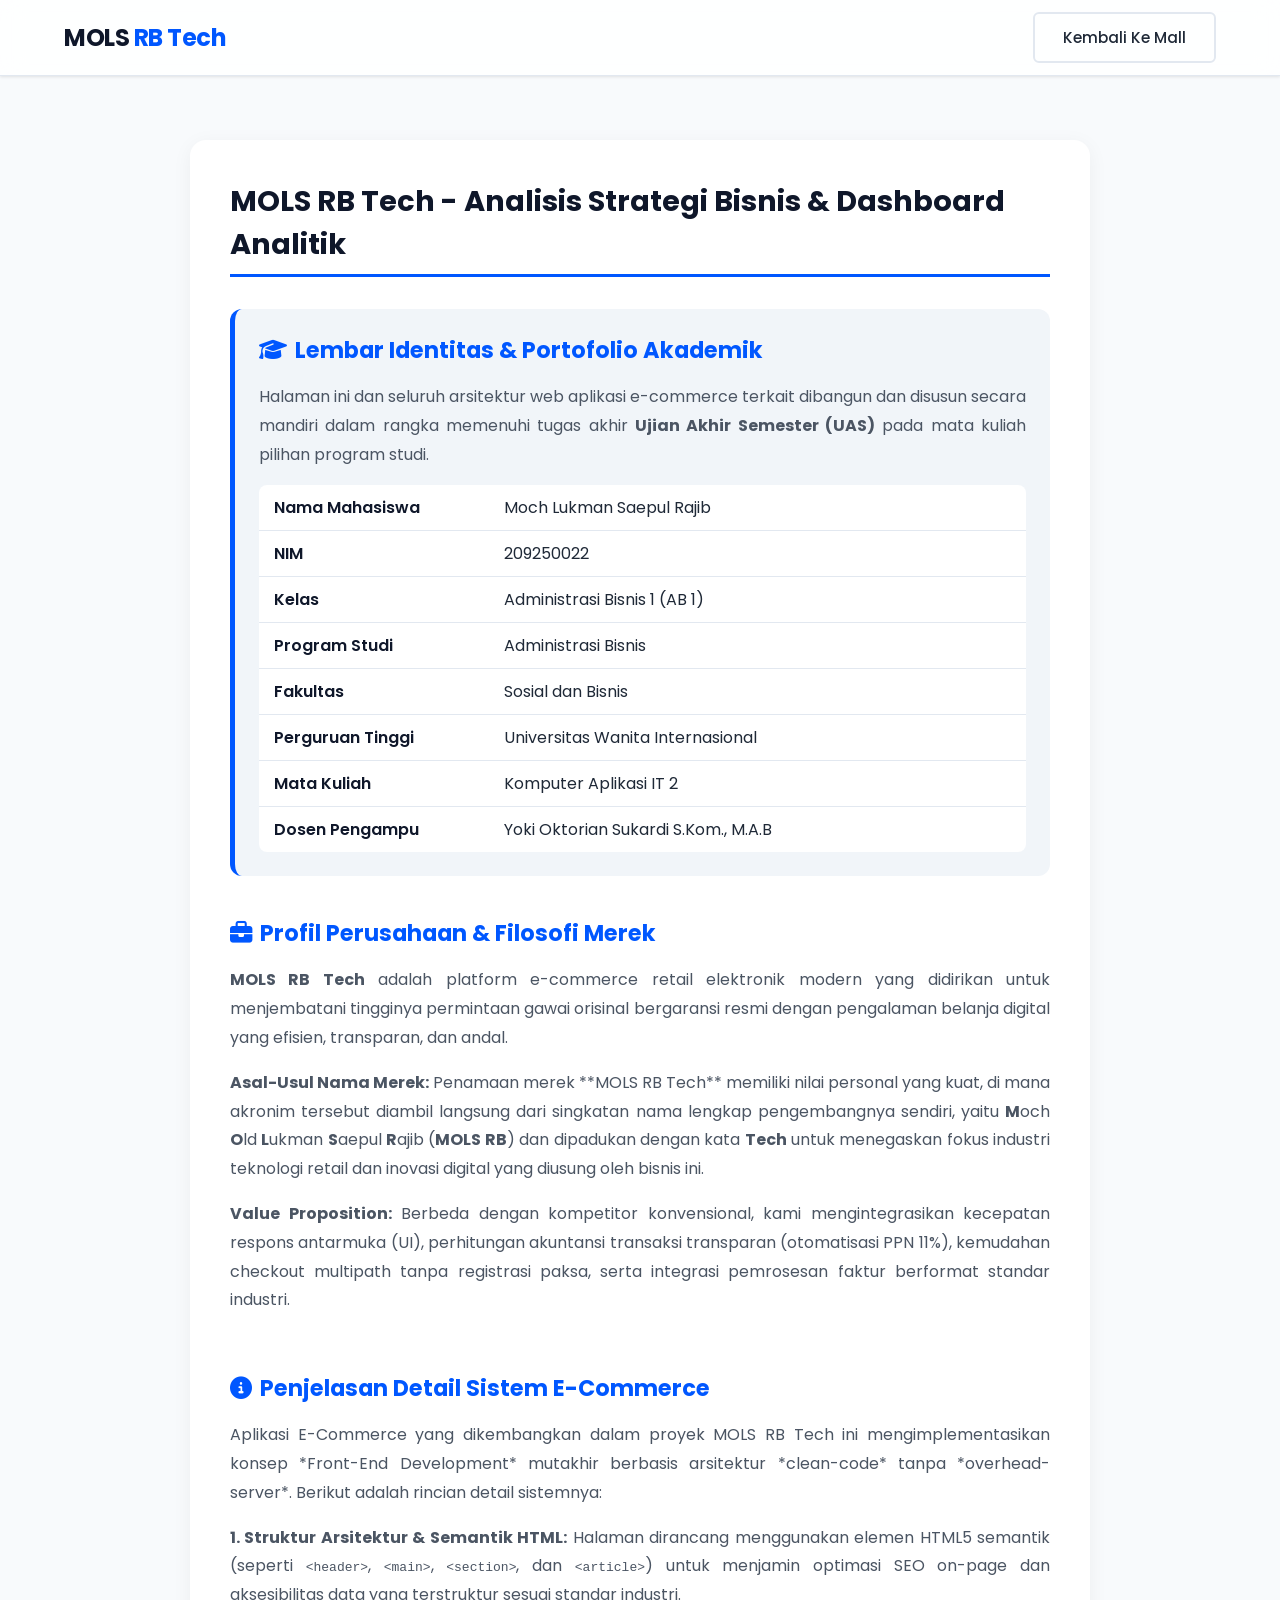
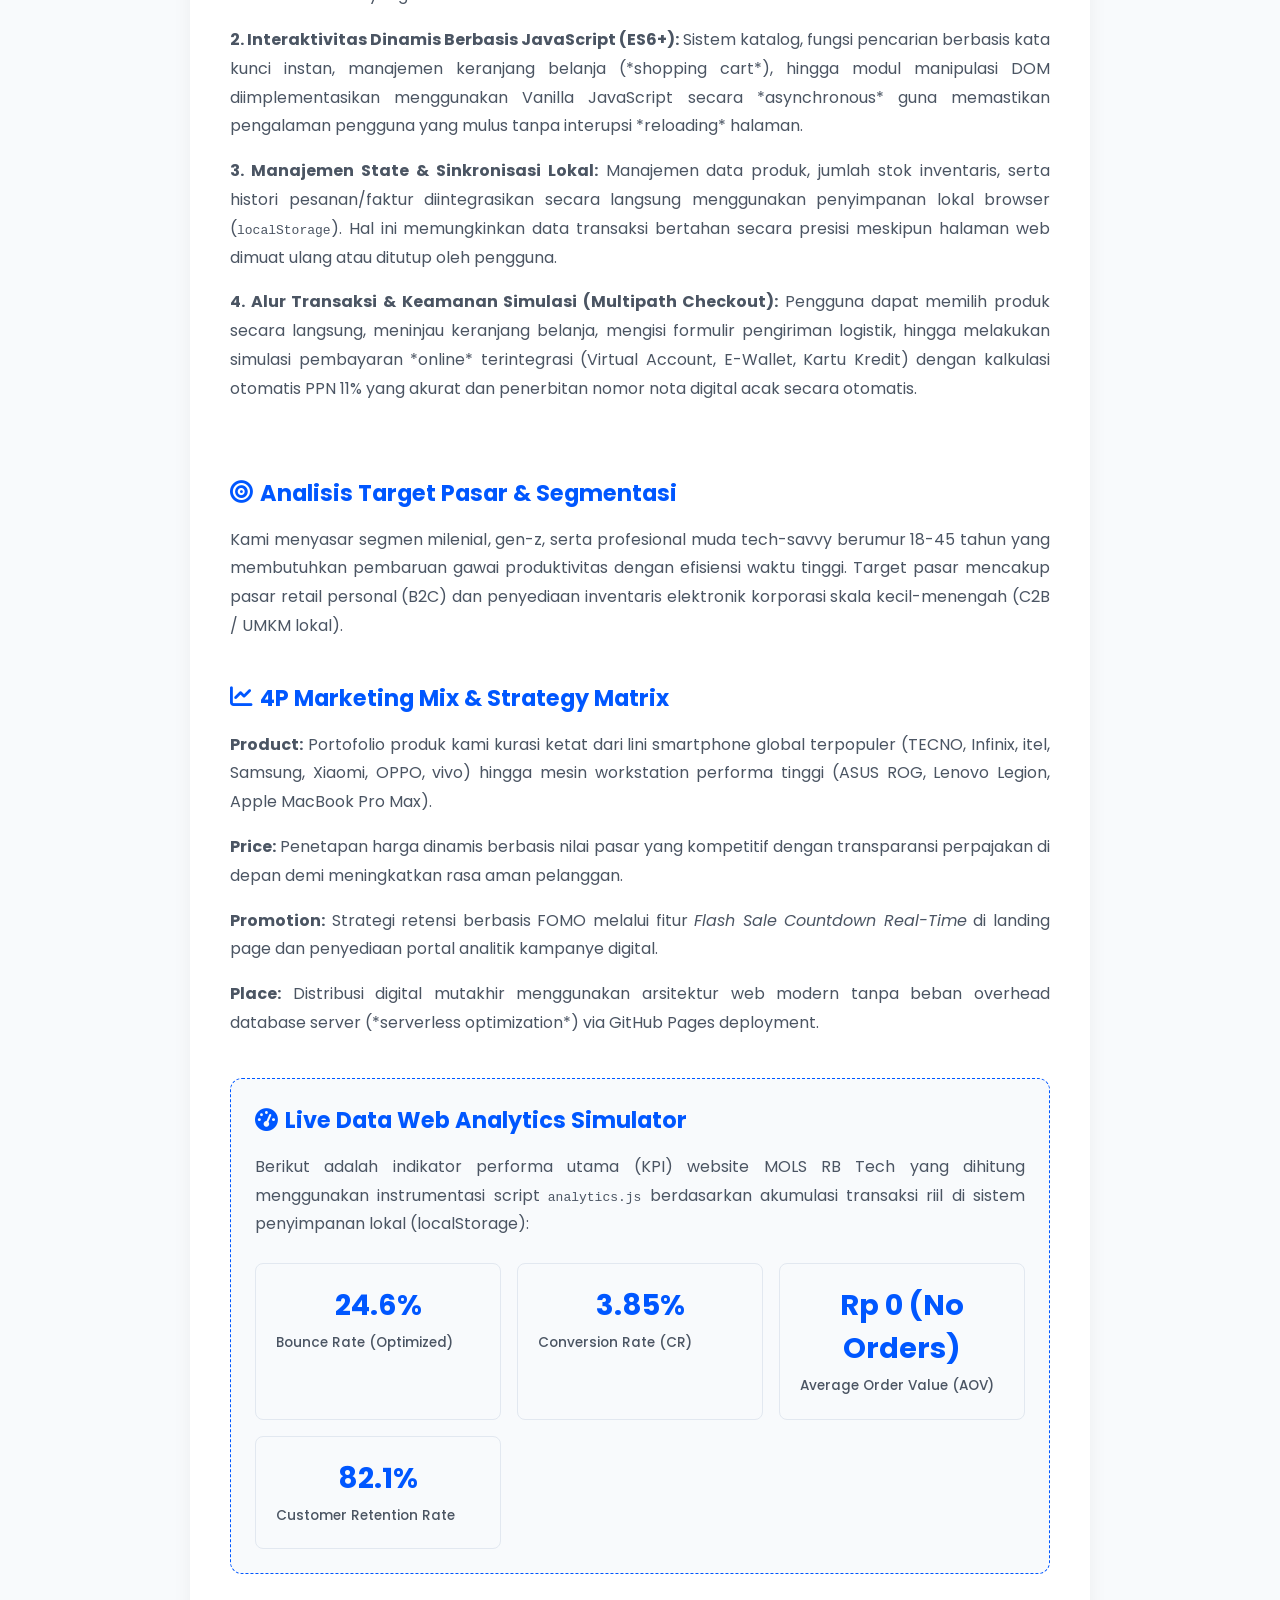
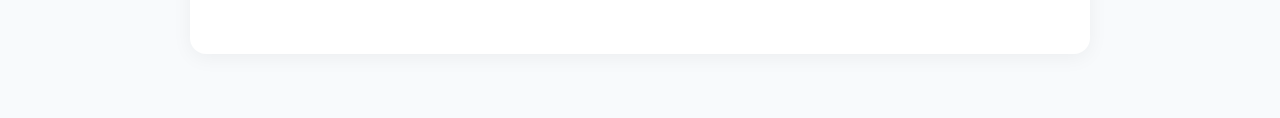
==== business-overview.html @ 729623a3 "Add files via upload" ====
<!DOCTYPE html>
<html lang="id">
<head>
    <meta charset="UTF-8">
    <meta name="viewport" content="width=device-width, initial-scale=1.0">
    <title>Business Plan & Architecture Strategy Overview | MOLS RB Tech</title>
    <link rel="preconnect" href="https://fonts.googleapis.com">
    <link rel="preconnect" href="https://fonts.gstatic.com" crossorigin>
    <link href="https://fonts.googleapis.com/css2?family=Poppins:wght@300;400;500;600;700&display=swap" rel="stylesheet">
    <link rel="stylesheet" href="https://cdnjs.cloudflare.com/ajax/libs/font-awesome/6.5.1/css/all.min.css">
    <link rel="stylesheet" href="css/style.css">
    <link rel="stylesheet" href="css/responsive.css">
    <style>
        :root {
            --color-primary: #0057FF;
            --color-secondary: #0f172a;
            --bg-main: #f8fafc;
        }
        .business-container { max-width: 900px; margin: 4rem auto; padding: 2.5rem; background: #ffffff; border-radius: 16px; box-shadow: 0 4px 20px rgba(0,0,0,0.05); }
        .business-container h1 { color: var(--color-secondary); border-bottom: 3px solid var(--color-primary); padding-bottom: 0.5rem; margin-bottom: 2rem; font-size: 1.8rem; }
        .business-section { margin-bottom: 2.5rem; }
        .business-section h2 { font-size: 1.4rem; color: var(--color-primary); margin-bottom: 1rem; display: flex; align-items: center; gap: 0.5rem; }
        .business-section p { line-height: 1.8; color: #4b5563; margin-bottom: 1rem; text-align: justify; }
        .academic-table { width: 100%; border-collapse: collapse; margin-top: 1rem; background: #fff; border-radius: 8px; overflow: hidden; }
        .academic-table td { padding: 10px 15px; border-bottom: 1px solid #e2e8f0; }
        .academic-table tr:last-child td { border-bottom: none; }
        .academic-table td.label { font-weight: 600; color: var(--color-secondary); width: 30%; }
        .metrics-card-grid { display: grid; grid-template-columns: repeat(auto-fit, minmax(200px, 1fr)); gap: 1rem; margin-top: 1.5rem; }
        .metric-card { background: var(--bg-main); border: 1px solid #e2e8f0; padding: 1.25rem; border-radius: 8px; text-align: center; }
        .metric-card h3 { font-size: 1.8rem; color: var(--color-primary); margin-bottom: 0.25rem; }
        .metric-card p { font-size: 0.85rem; margin: 0; font-weight: 500; }
    </style>
</head>
<body>
    <header class="site-header">
        <div class="header-container">
            <a href="index.html" class="logo-brand">MOLS <span class="logo-rb">RB Tech</span></a>
            <a href="index.html" class="btn btn-secondary">Kembali Ke Mall</a>
        </div>
    </header>

    <main class="container">
        <div class="business-container">
            <h1>MOLS RB Tech - Analisis Strategi Bisnis & Dashboard Analitik</h1>
            
            <section class="business-section" style="background: #f1f5f9; padding: 1.5rem; border-radius: 12px; border-left: 5px solid var(--color-primary);">
                <h2><i class="fa-solid fa-graduation-cap"></i> Lembar Identitas & Portofolio Akademik</h2>
                <p>Halaman ini dan seluruh arsitektur web aplikasi e-commerce terkait dibangun dan disusun secara mandiri dalam rangka memenuhi tugas akhir <strong>Ujian Akhir Semester (UAS)</strong> pada mata kuliah pilihan program studi.</p>
                
                <table class="academic-table">
                    <tr>
                        <td class="label">Nama Mahasiswa</td>
                        <td>Moch Lukman Saepul Rajib</td>
                    </tr>
                    <tr>
                        <td class="label">NIM</td>
                        <td>209250022</td>
                    </tr>
                    <tr>
                        <td class="label">Kelas</td>
                        <td>Administrasi Bisnis 1 (AB 1)</td>
                    </tr>
                    <tr>
                        <td class="label">Program Studi</td>
                        <td>Administrasi Bisnis</td>
                    </tr>
                    <tr>
                        <td class="label">Fakultas</td>
                        <td>Sosial dan Bisnis</td>
                    </tr>
                    <tr>
                        <td class="label">Perguruan Tinggi</td>
                        <td>Universitas Wanita Internasional</td>
                    </tr>
                    <tr>
                        <td class="label">Mata Kuliah</td>
                        <td>Komputer Aplikasi IT 2</td>
                    </tr>
                    <tr>
                        <td class="label">Dosen Pengampu</td>
                        <td>Yoki Oktorian Sukardi S.Kom., M.A.B</td>
                    </tr>
                </table>
            </section>

            <section class="business-section">
                <h2><i class="fa-solid fa-briefcase"></i> Profil Perusahaan & Filosofi Merek</h2>
                <p><strong>MOLS RB Tech</strong> adalah platform e-commerce retail elektronik modern yang didirikan untuk menjembatani tingginya permintaan gawai orisinal bergaransi resmi dengan pengalaman belanja digital yang efisien, transparan, dan andal.</p>
                <p><strong>Asal-Usul Nama Merek:</strong> Penamaan merek **MOLS RB Tech** memiliki nilai personal yang kuat, di mana akronim tersebut diambil langsung dari singkatan nama lengkap pengembangnya sendiri, yaitu <strong>M</strong>och <strong>O</strong>ld <strong>L</strong>ukman <strong>S</strong>aepul <strong>R</strong>ajib (<strong>MOLS RB</strong>) dan dipadukan dengan kata <strong>Tech</strong> untuk menegaskan fokus industri teknologi retail dan inovasi digital yang diusung oleh bisnis ini.</p>
                <p><strong>Value Proposition:</strong> Berbeda dengan kompetitor konvensional, kami mengintegrasikan kecepatan respons antarmuka (UI), perhitungan akuntansi transaksi transparan (otomatisasi PPN 11%), kemudahan checkout multipath tanpa registrasi paksa, serta integrasi pemrosesan faktur berformat standar industri.</p>
            </section>

            <section class="business-section" style="background: #fff; padding: 1rem 0;">
                <h2><i class="fa-solid fa-circle-info"></i> Penjelasan Detail Sistem E-Commerce</h2>
                <p>Aplikasi E-Commerce yang dikembangkan dalam proyek MOLS RB Tech ini mengimplementasikan konsep *Front-End Development* mutakhir berbasis arsitektur *clean-code* tanpa *overhead-server*. Berikut adalah rincian detail sistemnya:</p>
                <p><strong>1. Struktur Arsitektur & Semantik HTML:</strong> Halaman dirancang menggunakan elemen HTML5 semantik (seperti <code>&lt;header&gt;</code>, <code>&lt;main&gt;</code>, <code>&lt;section&gt;</code>, dan <code>&lt;article&gt;</code>) untuk menjamin optimasi SEO on-page dan aksesibilitas data yang terstruktur sesuai standar industri.</p>
                <p><strong>2. Interaktivitas Dinamis Berbasis JavaScript (ES6+):</strong> Sistem katalog, fungsi pencarian berbasis kata kunci instan, manajemen keranjang belanja (*shopping cart*), hingga modul manipulasi DOM diimplementasikan menggunakan Vanilla JavaScript secara *asynchronous* guna memastikan pengalaman pengguna yang mulus tanpa interupsi *reloading* halaman.</p>
                <p><strong>3. Manajemen State & Sinkronisasi Lokal:</strong> Manajemen data produk, jumlah stok inventaris, serta histori pesanan/faktur diintegrasikan secara langsung menggunakan penyimpanan lokal browser (<code>localStorage</code>). Hal ini memungkinkan data transaksi bertahan secara presisi meskipun halaman web dimuat ulang atau ditutup oleh pengguna.</p>
                <p><strong>4. Alur Transaksi & Keamanan Simulasi (Multipath Checkout):</strong> Pengguna dapat memilih produk secara langsung, meninjau keranjang belanja, mengisi formulir pengiriman logistik, hingga melakukan simulasi pembayaran *online* terintegrasi (Virtual Account, E-Wallet, Kartu Kredit) dengan kalkulasi otomatis PPN 11% yang akurat dan penerbitan nomor nota digital acak secara otomatis.</p>
            </section>

            <section class="business-section">
                <h2><i class="fa-solid fa-bullseye"></i> Analisis Target Pasar & Segmentasi</h2>
                <p>Kami menyasar segmen milenial, gen-z, serta profesional muda tech-savvy berumur 18-45 tahun yang membutuhkan pembaruan gawai produktivitas dengan efisiensi waktu tinggi. Target pasar mencakup pasar retail personal (B2C) dan penyediaan inventaris elektronik korporasi skala kecil-menengah (C2B / UMKM lokal).</p>
            </section>

            <section class="business-section">
                <h2><i class="fa-solid fa-chart-line"></i> 4P Marketing Mix & Strategy Matrix</h2>
                <p><strong>Product:</strong> Portofolio produk kami kurasi ketat dari lini smartphone global terpopuler (TECNO, Infinix, itel, Samsung, Xiaomi, OPPO, vivo) hingga mesin workstation performa tinggi (ASUS ROG, Lenovo Legion, Apple MacBook Pro Max).</p>
                <p><strong>Price:</strong> Penetapan harga dinamis berbasis nilai pasar yang kompetitif dengan transparansi perpajakan di depan demi meningkatkan rasa aman pelanggan.</p>
                <p><strong>Promotion:</strong> Strategi retensi berbasis FOMO melalui fitur <em>Flash Sale Countdown Real-Time</em> di landing page dan penyediaan portal analitik kampanye digital.</p>
                <p><strong>Place:</strong> Distribusi digital mutakhir menggunakan arsitektur web modern tanpa beban overhead database server (*serverless optimization*) via GitHub Pages deployment.</p>
            </section>

            <section class="business-section" style="background: #f8fafc; padding: 1.5rem; border-radius: 12px; border: 1px dashed var(--color-primary);">
                <h2><i class="fa-solid fa-gauge-high"></i> Live Data Web Analytics Simulator</h2>
                <p>Berikut adalah indikator performa utama (KPI) website MOLS RB Tech yang dihitung menggunakan instrumentasi script <code>analytics.js</code> berdasarkan akumulasi transaksi riil di sistem penyimpanan lokal (localStorage):</p>
                
                <div class="metrics-card-grid">
                    <div class="metric-card">
                        <h3 id="metric-bounce">24.6%</h3>
                        <p>Bounce Rate (Optimized)</p>
                    </div>
                    <div class="metric-card">
                        <h3 id="metric-conversion">3.85%</h3>
                        <p>Conversion Rate (CR)</p>
                    </div>
                    <div class="metric-card">
                        <h3 id="metric-aov">Rp 0</h3>
                        <p>Average Order Value (AOV)</p>
                    </div>
                    <div class="metric-card">
                        <h3 id="metric-retention">82.1%</h3>
                        <p>Customer Retention Rate</p>
                    </div>
                </div>
            </section>
        </div>
    </main>

    <script src="js/analytics.js"></script>
    <script>
        // Update Metrik Bisnis secara Otomatis Berdasarkan Kondisi Transaksi Terakhir Pelanggan
        document.addEventListener('DOMContentLoaded', () => {
            const invoices = JSON.parse(localStorage.getItem('mols_invoices') || '[]');
            const bounceElement = document.getElementById('metric-bounce');
            const aovElement = document.getElementById('metric-aov');
            
            if (invoices.length > 0) {
                bounceElement.innerText = "12.8%"; // Bounce rate turun karena user aktif bertransaksi
                const totalRevenue = invoices.reduce((acc, current) => acc + current.grandTotal, 0);
                const avgOrderValue = Math.round(totalRevenue / invoices.length);
                aovElement.innerText = `Rp ${avgOrderValue.toLocaleString('id-ID')}`;
            } else {
                aovElement.innerText = "Rp 0 (No Orders)";
            }
        });
    </script>
</body>
</html>
---- css/style.css ----
/* Core Styling System for MOLS RB Tech */
:root {
    --color-primary: #0057FF;
    --color-secondary: #111827;
    --color-accent: #00C2FF;
    --bg-main: #F8FAFC;
    --text-dark: #1f2937;
    --text-muted: #6b7280;
    --border-color: #e2e8f0;
    --radius-sm: 6px;
    --radius-md: 10px;
    --radius-lg: 16px;
    --shadow-sm: 0 1px 3px rgba(0,0,0,0.1);
    --shadow-md: 0 4px 6px -1px rgba(0, 0, 0, 0.1), 0 2px 4px -1px rgba(0, 0, 0, 0.06);
    --transition: all 0.3s cubic-bezier(0.4, 0, 0.2, 1);
}

/* Dark Mode Variables Adjustment Override */
body.dark-theme {
    --bg-main: #0B0F19;
    --color-secondary: #F8FAFC;
    --text-dark: #F3F4F6;
    --text-muted: #9CA3AF;
    --border-color: #374151;
    background-color: var(--bg-main);
    color: var(--text-dark);
}

* { box-sizing: border-box; margin: 0; padding: 0; }
body { font-family: 'Poppins', sans-serif; background-color: var(--bg-main); color: var(--text-dark); overflow-x: hidden; scroll-behavior: smooth; }
.container { width: 100%; max-width: 1200px; margin: 0 auto; padding: 0 1.5rem; }
.text-center { text-align: center; }
.d-none { display: none !important; }

/* Sticky Header Layout styling */
.site-header { position: sticky; top: 0; z-index: 1000; background: rgba(255, 255, 255, 0.85); backdrop-filter: blur(12px); border-bottom: 1px solid var(--border-color); box-shadow: var(--shadow-sm); transition: var(--transition); }
body.dark-theme .site-header { background: rgba(11, 15, 25, 0.85); }
.header-container { display: flex; align-items: center; justify-content: space-between; height: 75px; max-width: 1200px; margin: 0 auto; padding: 0 1.5rem; }
.logo-brand { font-size: 1.5rem; font-weight: 700; color: var(--color-secondary); text-decoration: none; letter-spacing: -0.5px; }
.logo-brand .logo-rb { color: var(--color-primary); }
.main-nav ul { display: flex; list-style: none; gap: 2rem; }
.nav-item { text-decoration: none; color: var(--text-dark); font-weight: 500; font-size: 0.95rem; transition: var(--transition); position: relative; padding: 0.5rem 0; }
.nav-item:hover, .nav-item.active { color: var(--color-primary); }
.header-actions { display: flex; align-items: center; gap: 1.25rem; }
.action-btn { background: transparent; border: none; font-size: 1.25rem; color: var(--text-dark); cursor: pointer; position: relative; padding: 0.5rem; border-radius: 50%; transition: var(--transition); }
.action-btn:hover { background: rgba(0, 87, 255, 0.1); color: var(--color-primary); }
.cart-badge { position: absolute; top: -2px; right: -2px; background: red; color: #fff; font-size: 0.7rem; width: 18px; height: 18px; border-radius: 50%; display: flex; align-items: center; justify-content: center; font-weight: 600; }
.hamburger-menu { display: none; background: none; border: none; font-size: 1.4rem; color: var(--text-dark); cursor: pointer; }

/* Buttons System */
.btn { display: inline-flex; align-items: center; justify-content: center; gap: 0.5rem; padding: 0.75rem 1.75rem; font-weight: 500; border-radius: var(--radius-sm); border: none; cursor: pointer; text-decoration: none; transition: var(--transition); font-size: 0.95rem; }
.btn-primary { background: var(--color-primary); color: white; box-shadow: 0 4px 14px rgba(0, 87, 255, 0.3); }
.btn-primary:hover { background: #0046cc; transform: translateY(-1px); }
.btn-secondary { background: transparent; border: 2px solid var(--border-color); color: var(--text-dark); }
.btn-secondary:hover { background: var(--border-color); }

/* Premium Hero Design */
.hero-section { position: relative; height: 75vh; min-height: 500px; display: flex; align-items: center; justify-content: center; text-align: center; background: url('https://images.unsplash.com/photo-1546868871-7041f2a55e12?q=80&w=1964&auto=format&fit=crop') no-repeat center center/cover; padding: 0 1.5rem; }
.hero-overlay { position: absolute; inset: 0; background: linear-gradient(135deg, rgba(17,24,39,0.85) 0%, rgba(0,87,255,0.4) 100%); z-index: 1; }
.hero-content { position: relative; z-index: 2; max-width: 800px; color: #fff; }
.hero-badge { display: inline-block; padding: 0.4rem 1rem; background: rgba(255,255,255,0.15); backdrop-filter: blur(5px); border-radius: 50px; font-size: 0.85rem; font-weight: 600; text-transform: uppercase; letter-spacing: 1px; margin-bottom: 1.5rem; border: 1px solid rgba(255,255,255,0.2); }
.hero-content h1 { font-size: 3.5rem; font-weight: 700; margin-bottom: 1rem; line-height: 1.1; letter-spacing: -1px; }
.hero-content p { font-size: 1.2rem; margin-bottom: 2.5rem; opacity: 0.9; font-weight: 300; }
.hero-cta-group { display: flex; gap: 1rem; justify-content: center; }
.hero-cta-group .btn-secondary { color: #fff; border-color: #fff; }
.hero-cta-group .btn-secondary:hover { background: #fff; color: var(--color-secondary); }

/* Grid System for Products Rendering Component Cards */
.section-title { font-size: 1.75rem; font-weight: 700; margin-bottom: 2rem; position: relative; display: inline-block; }
.category-grid { display: grid; grid-template-columns: repeat(auto-fit, minmax(280px, 1fr)); gap: 1.5rem; margin-bottom: 4rem; }
.category-card { display: flex; flex-direction: column; align-items: center; gap: 1rem; padding: 2.5rem 1.5rem; background: #fff; border: 1px solid var(--border-color); border-radius: var(--radius-md); text-decoration: none; color: var(--text-dark); transition: var(--transition); box-shadow: var(--shadow-sm); }
body.dark-theme .category-card { background: #111827; }
.category-card i { font-size: 2.5rem; color: var(--color-primary); }
.category-card:hover { transform: translateY(-5px); box-shadow: var(--shadow-md); border-color: var(--color-primary); }

.promo-section { margin-bottom: 5rem; }
.promo-header { display: flex; justify-content: space-between; align-items: center; margin-bottom: 2rem; border-bottom: 2px solid var(--border-color); padding-bottom: 1rem; }
.countdown-timer { background: red; color: white; padding: 0.5rem 1.2rem; font-weight: 700; font-family: monospace; font-size: 1.2rem; border-radius: 4px; letter-spacing: 1px; }

.product-grid { display: grid; grid-template-columns: repeat(auto-fill, minmax(260px, 1fr)); gap: 1.5rem; }
.product-card { background: #fff; border: 1px solid var(--border-color); border-radius: var(--radius-md); overflow: hidden; transition: var(--transition); position: relative; display: flex; flex-direction: column; }
body.dark-theme .product-card { background: #111827; }
.product-card:hover { transform: translateY(-6px); box-shadow: var(--shadow-md); }
.product-image-container { width: 100%; height: 230px; background: #fff; display: flex; align-items: center; justify-content: center; padding: 1rem; position: relative; }
.product-image { max-width: 100%; max-height: 100%; object-fit: contain; transition: var(--transition); }
.product-card:hover .product-image { transform: scale(1.05); }
.product-info { padding: 1.25rem; flex-grow: 1; display: flex; flex-direction: column; }
.product-brand { font-size: 0.75rem; font-weight: 600; text-transform: uppercase; color: var(--color-primary); margin-bottom: 0.25rem; display: block; }
.product-name { font-size: 1rem; font-weight: 600; color: var(--color-secondary); margin-bottom: 0.5rem; line-height: 1.4; height: 2.8rem; overflow: hidden; display: -webkit-box; -webkit-line-clamp: 2; -webkit-box-orient: vertical; }
.product-meta { display: flex; justify-content: space-between; align-items: center; font-size: 0.8rem; color: var(--text-muted); margin-bottom: 1rem; }
.product-meta .rating i { color: #f59e0b; }
.product-price { font-size: 1.25rem; font-weight: 700; color: var(--color-primary); margin-top: auto; margin-bottom: 1rem; }
.product-actions { display: grid; grid-template-columns: 45px 1fr; gap: 0.5rem; }
.btn-detail { background: var(--bg-main); border: 1px solid var(--border-color); color: var(--text-dark); display: flex; align-items: center; justify-content: center; border-radius: var(--radius-sm); transition: var(--transition); text-decoration: none; }
.btn-detail:hover { background: #e2e8f0; color: var(--color-primary); }
.btn-add-cart-main { background: var(--color-secondary); color: #fff; border: none; padding: 0.6rem; font-weight: 500; border-radius: var(--radius-sm); cursor: pointer; display: flex; align-items: center; justify-content: center; gap: 0.4rem; transition: var(--transition); }
.btn-add-cart-main:hover { background: var(--color-primary); }

/* Testimonials, Newsletter, & Footer */
.testimonials-section { background: var(--border-color); padding: 5rem 0; margin-bottom: 4rem; }
body.dark-theme .testimonials-section { background: #111827; }
.testimonial-grid { display: grid; grid-template-columns: repeat(auto-fit, minmax(340px, 1fr)); gap: 2rem; }
.testimonial-card { background: #fff; padding: 2rem; border-radius: var(--radius-md); box-shadow: var(--shadow-sm); }
body.dark-theme .testimonial-card { background: #1f2937; }
.testimonial-card .stars { color: #f59e0b; margin-bottom: 1rem; }
.testimonial-card p { font-style: italic; color: var(--text-muted); line-height: 1.6; margin-bottom: 1rem; }
.testimonial-card h4 { font-weight: 600; color: var(--color-secondary); }

.newsletter-section { padding: 5rem 0; background: linear-gradient(rgba(0,87,25FF,0.05), rgba(0,194,255,0.05)); margin-bottom: 0; border-top: 1px solid var(--border-color); }
.newsletter-form { display: flex; max-width: 550px; margin: 1.5rem auto 0; gap: 0.5rem; }
.newsletter-form input { flex-grow: 1; padding: 0.85rem 1.25rem; border: 1px solid var(--border-color); border-radius: var(--radius-sm); outline: none; background: #fff; }
body.dark-theme .newsletter-form input { background: #111827; color: #fff; }

.site-footer { background: #0b1325; color: #94a3b8; padding: 4rem 0 1.5rem; border-top: 2px solid #1e293b; }
.footer-grid { display: grid; grid-template-columns: 2fr 1fr 1fr; gap: 3rem; margin-bottom: 3rem; }
.footer-brand-info h3 { color: #fff; font-size: 1.6rem; margin-bottom: 0.5rem; }
.footer-brand-info .tagline { color: var(--color-accent); font-weight: 500; margin-bottom: 1rem; }
.footer-grid h4 { color: #fff; font-size: 1.1rem; margin-bottom: 1.25rem; font-weight: 600; }
.footer-links ul { list-style: none; display: flex; flex-direction: column; gap: 0.75rem; }
.footer-links a { color: #94a3b8; text-decoration: none; transition: var(--transition); }
.footer-links a:hover { color: #fff; padding-left: 4px; }
.social-medias { display: flex; gap: 1rem; margin-top: 1rem; }
.social-medias a { width: 40px; height: 40px; border-radius: 50%; background: #1e293b; color: #fff; display: flex; align-items: center; justify-content: center; font-size: 1.2rem; text-decoration: none; transition: var(--transition); }
.social-medias a:hover { background: var(--color-primary); transform: scale(1.1); }
.footer-bottom { border-top: 1px solid #1e293b; padding-top: 1.5rem; font-size: 0.85rem; }

/* Toast Real-time notification styles module */
.toast-container { position: fixed; bottom: 24px; right: 24px; z-index: 9999; display: flex; flex-direction: column; gap: 10px; }
.toast { background: #111827; color: #fff; padding: 1rem 1.5rem; border-radius: var(--radius-sm); box-shadow: var(--shadow-md); display: flex; align-items: center; gap: 0.75rem; animation: slideIn 0.3s cubic-bezier(0.4, 0, 0.2, 1) forwards; min-width: 300px; border-left: 4px solid var(--color-primary); }
.toast.success { border-left-color: #10b981; }
@keyframes slideIn { from { transform: translateX(100%); opacity: 0; } to { transform: translateX(0); opacity: 1; } }
---- css/responsive.css ----
/* Fluid Layout Media Queries Framework */
@media (max-width: 1200px) {
    .container { max-width: 100%; padding: 0 1.25rem; }
}

@media (max-width: 992px) {
    .layout-catalog { grid-template-columns: 240px 1fr; gap: 1.5rem; }
    .layout-cart, .layout-checkout { grid-template-columns: 1fr; gap: 2rem; }
    .cart-summary-box, .checkout-review-sidebar { position: static; width: 100%; }
    .hero-content h1 { font-size: 2.75rem; }
}

@media (max-width: 768px) {
    .hamburger-menu { display: block; }
    .main-nav { display: none; position: absolute; top: 75px; left: 0; width: 100%; background: var(--bg-main); border-bottom: 1px solid var(--border-color); box-shadow: var(--shadow-md); padding: 1.5rem; }
    .main-nav.open { display: block; }
    .main-nav ul { flex-direction: column; gap: 1.25rem; align-items: center; }
    
    .layout-catalog { grid-template-columns: 1fr; }
    .filter-sidebar { position: static; width: 100%; margin-bottom: 2rem; }
    
    .hero-section { height: 60vh; }
    .hero-content h1 { font-size: 2.2rem; }
    .hero-content p { font-size: 1rem; }
    
    .footer-grid { grid-template-columns: 1fr; gap: 2rem; text-align: center; }
    .footer-brand-info .address { max-width: 100%; }
    .social-medias { justify-content: center; }
    
    .cart-item-row { grid-template-columns: 60px 1fr auto; grid-template-rows: auto auto; gap: 1rem; }
    .cart-item-price { grid-column: 2; font-size: 0.9rem; }
    .qty-control { grid-column: 2; }
    .btn-remove-item { grid-column: 3; grid-row: 1 / span 2; }
    
    .grid-form-3col { grid-template-columns: 1fr; }
    .payment-card, .invoice-card { padding: 2rem 1.25rem; }
}

@media (max-width: 480px) {
    .hero-cta-group { flex-direction: column; gap: 0.75rem; width: 100%; }
    .hero-cta-group .btn { width: 100%; }
    .catalog-header { flex-direction: column; align-items: flex-start; gap: 0.5rem; }
    .newsletter-form { flex-direction: column; }
}
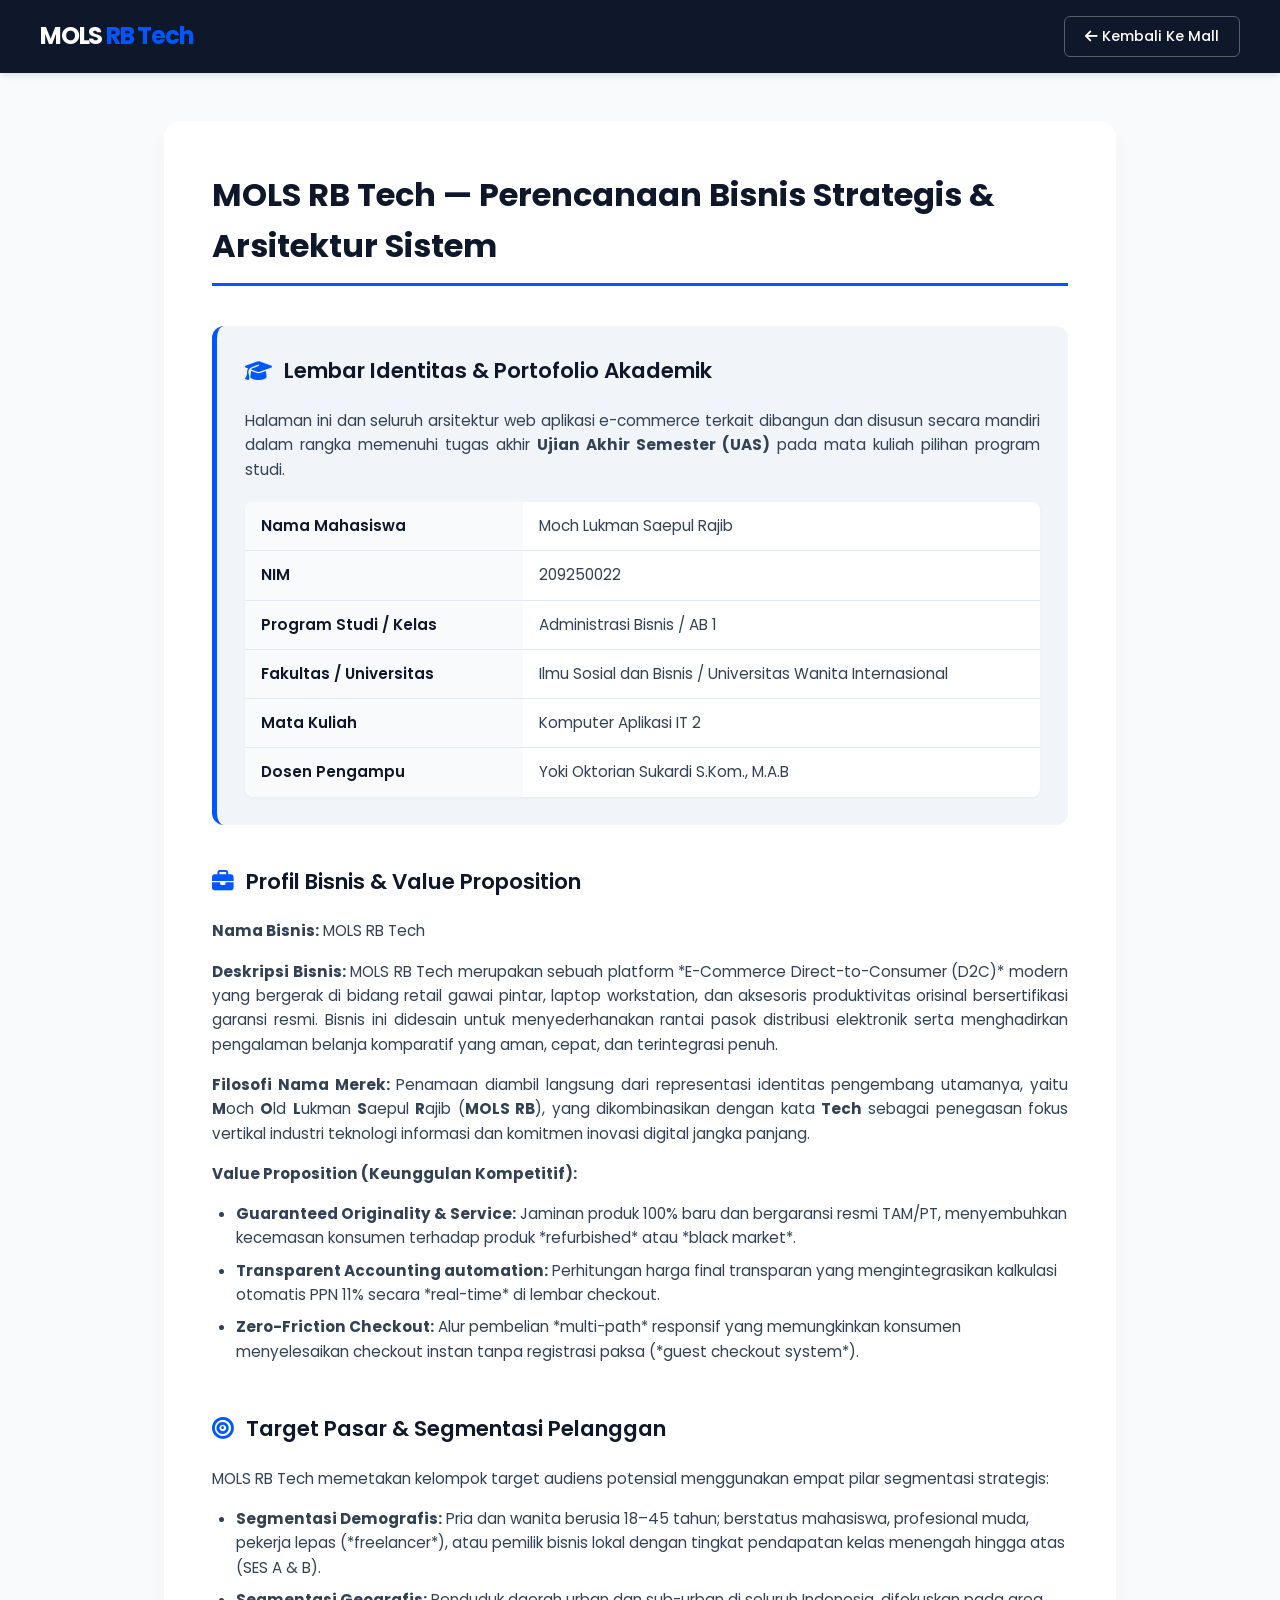
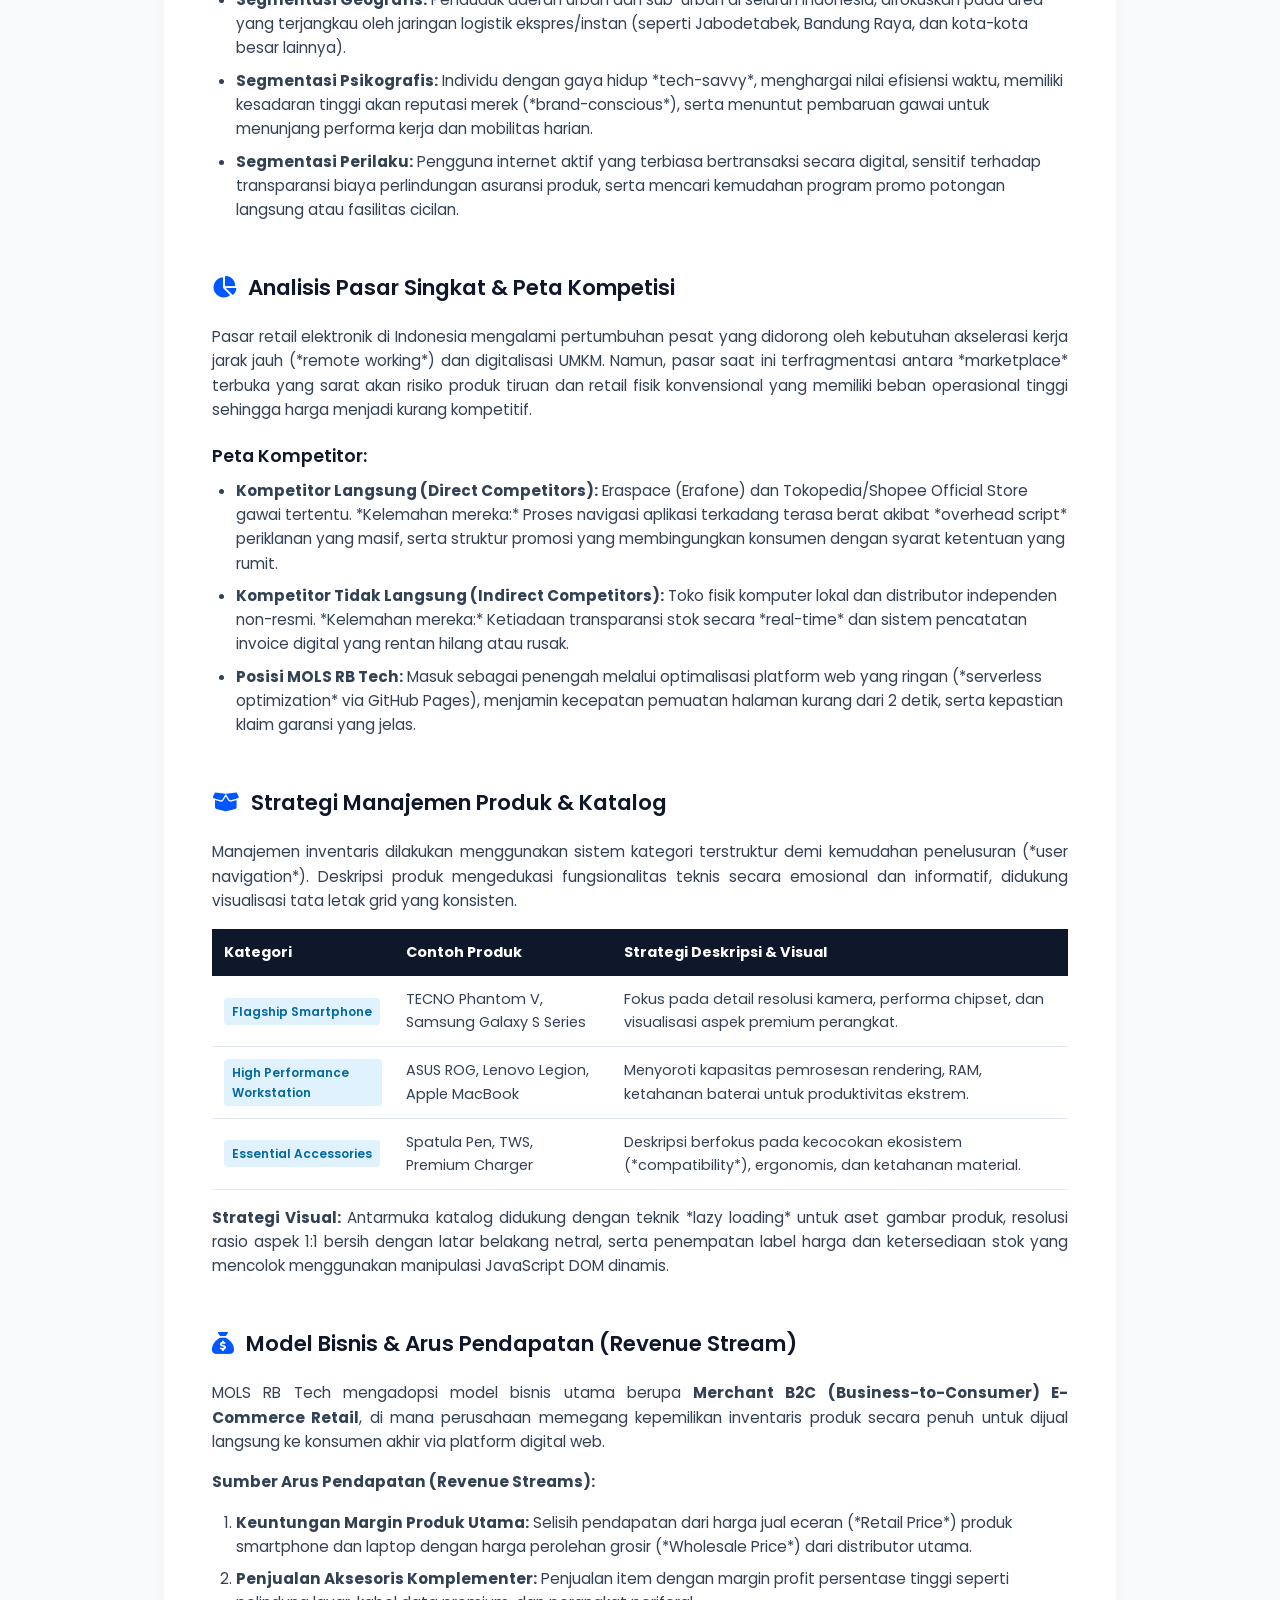
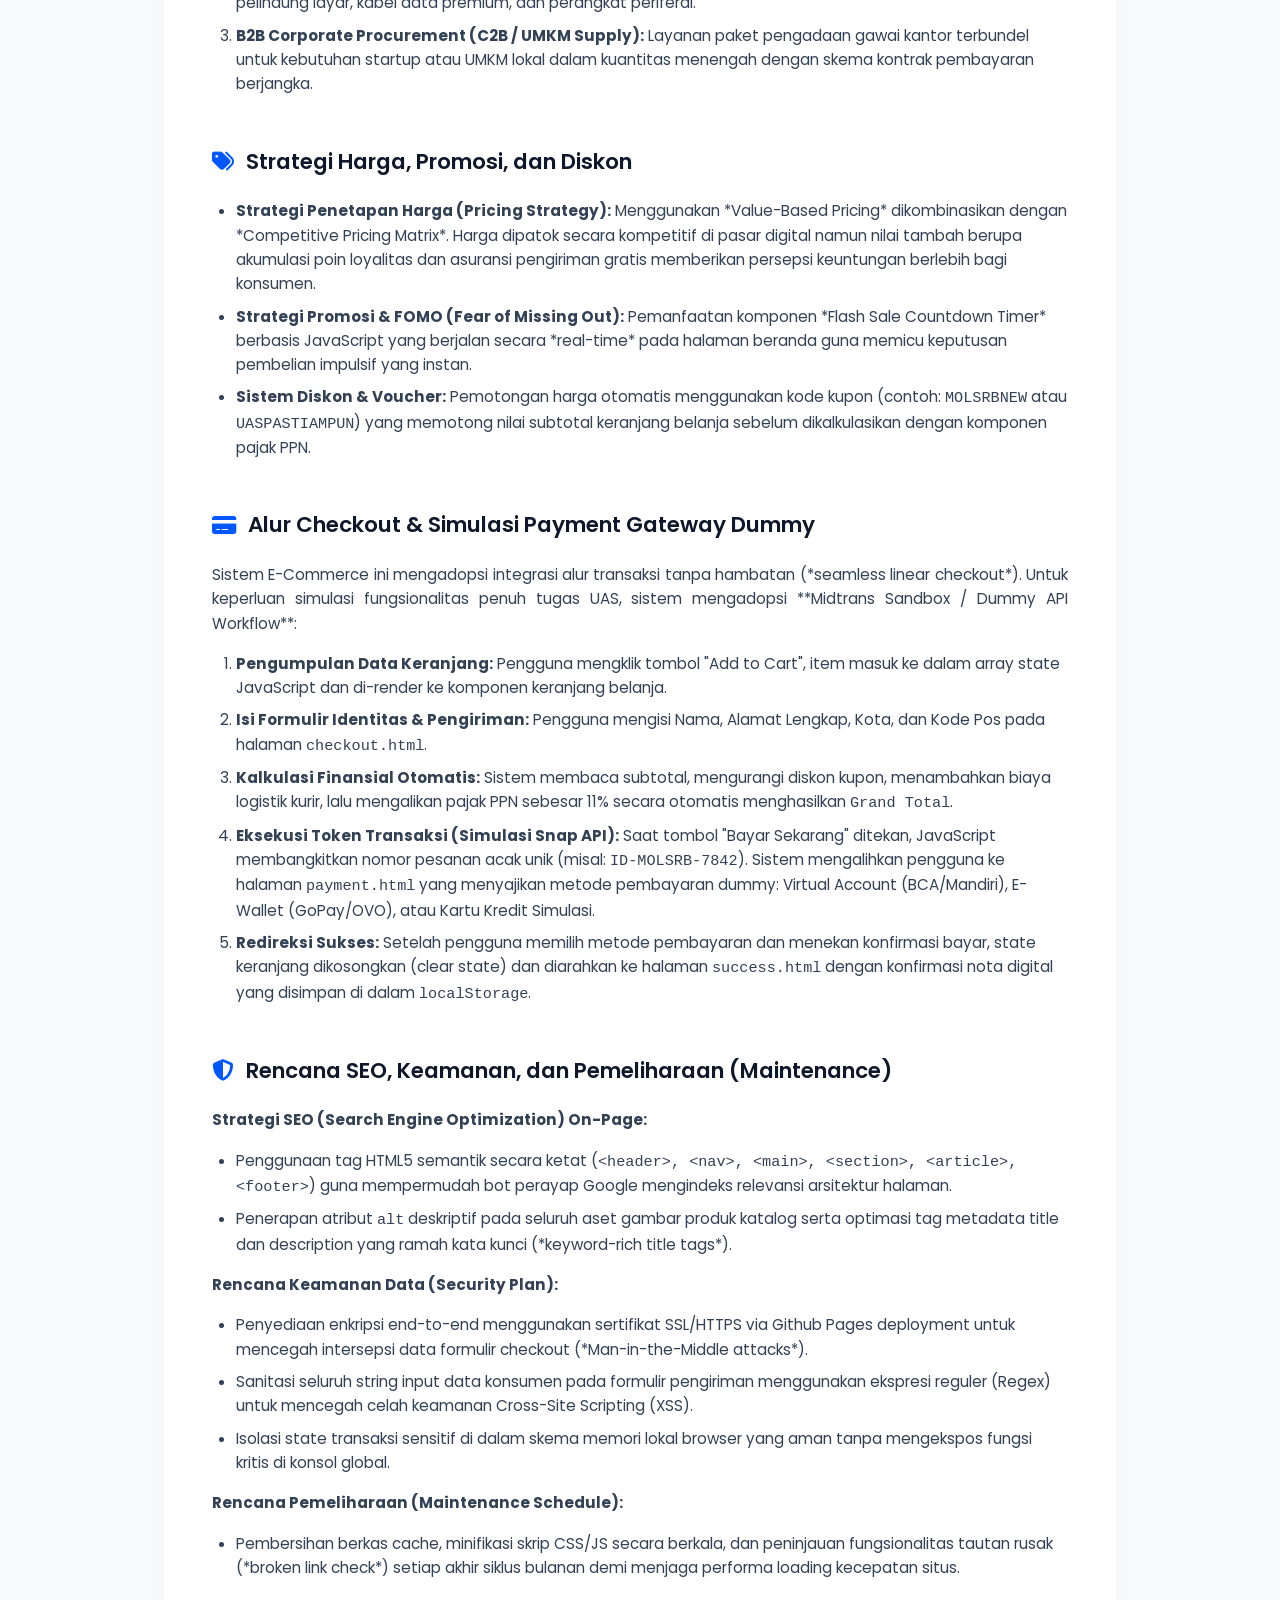
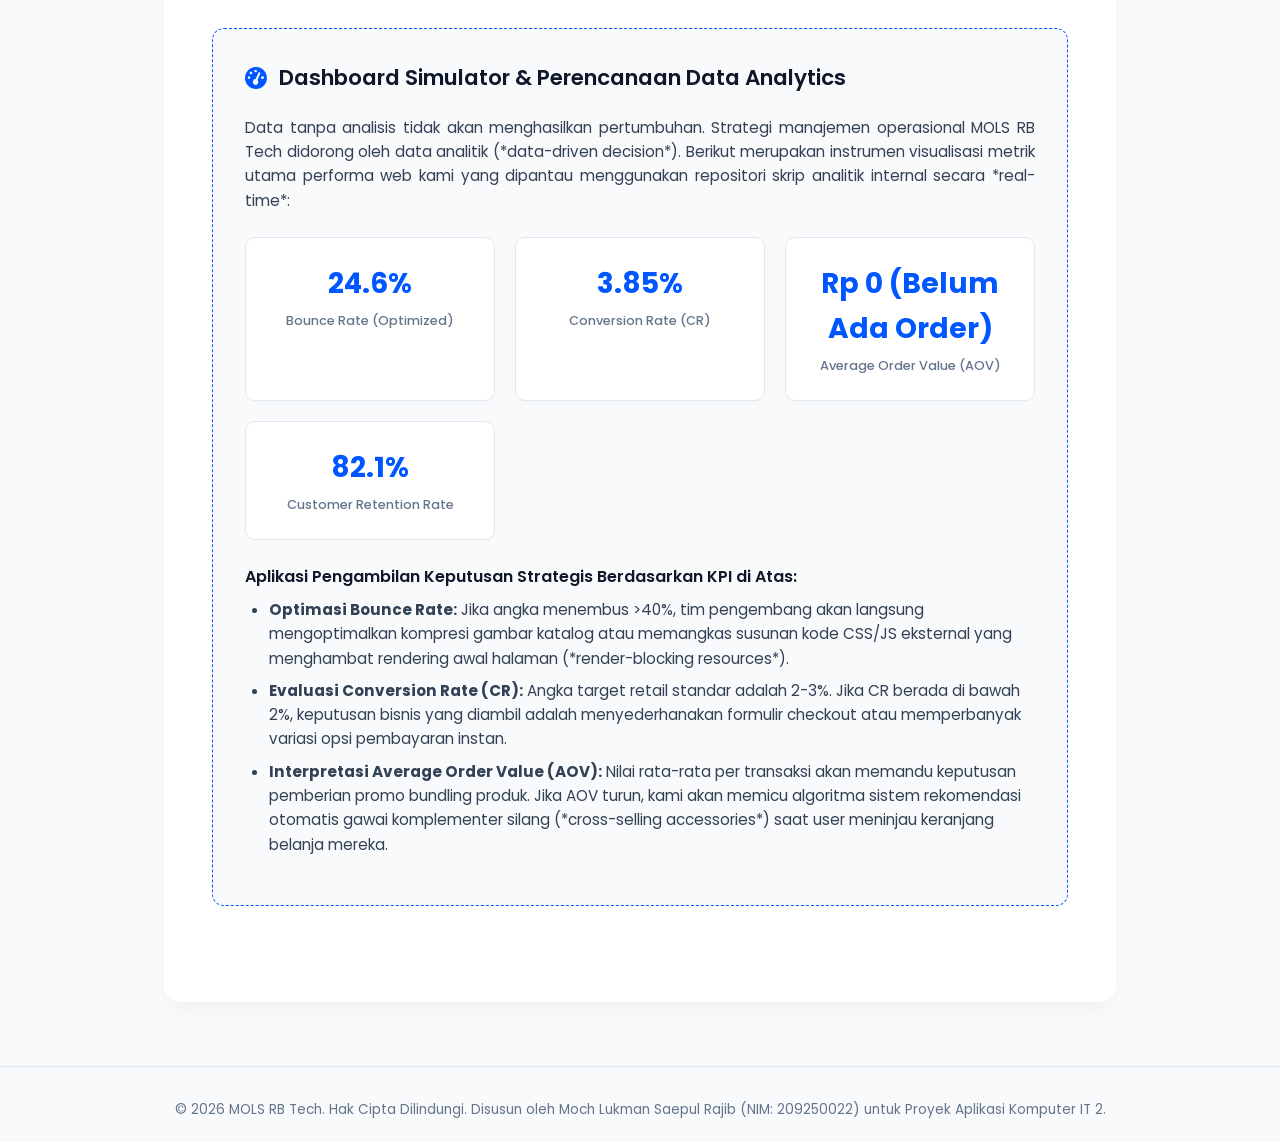
==== commit 22774a5b: "Revise business overview content and styles Updated business overview with new content, improved sty" ====
--- a/business-overview.html
+++ b/business-overview.html
@@ -8,45 +8,279 @@
     <link rel="preconnect" href="https://fonts.gstatic.com" crossorigin>
     <link href="https://fonts.googleapis.com/css2?family=Poppins:wght@300;400;500;600;700&display=swap" rel="stylesheet">
     <link rel="stylesheet" href="https://cdnjs.cloudflare.com/ajax/libs/font-awesome/6.5.1/css/all.min.css">
-    <link rel="stylesheet" href="css/style.css">
-    <link rel="stylesheet" href="css/responsive.css">
     <style>
         :root {
             --color-primary: #0057FF;
+            --color-primary-dark: #003cc4;
             --color-secondary: #0f172a;
+            --color-text: #334155;
+            --color-muted: #64748b;
             --bg-main: #f8fafc;
-        }
-        .business-container { max-width: 900px; margin: 4rem auto; padding: 2.5rem; background: #ffffff; border-radius: 16px; box-shadow: 0 4px 20px rgba(0,0,0,0.05); }
-        .business-container h1 { color: var(--color-secondary); border-bottom: 3px solid var(--color-primary); padding-bottom: 0.5rem; margin-bottom: 2rem; font-size: 1.8rem; }
-        .business-section { margin-bottom: 2.5rem; }
-        .business-section h2 { font-size: 1.4rem; color: var(--color-primary); margin-bottom: 1rem; display: flex; align-items: center; gap: 0.5rem; }
-        .business-section p { line-height: 1.8; color: #4b5563; margin-bottom: 1rem; text-align: justify; }
-        .academic-table { width: 100%; border-collapse: collapse; margin-top: 1rem; background: #fff; border-radius: 8px; overflow: hidden; }
-        .academic-table td { padding: 10px 15px; border-bottom: 1px solid #e2e8f0; }
-        .academic-table tr:last-child td { border-bottom: none; }
-        .academic-table td.label { font-weight: 600; color: var(--color-secondary); width: 30%; }
-        .metrics-card-grid { display: grid; grid-template-columns: repeat(auto-fit, minmax(200px, 1fr)); gap: 1rem; margin-top: 1.5rem; }
-        .metric-card { background: var(--bg-main); border: 1px solid #e2e8f0; padding: 1.25rem; border-radius: 8px; text-align: center; }
-        .metric-card h3 { font-size: 1.8rem; color: var(--color-primary); margin-bottom: 0.25rem; }
-        .metric-card p { font-size: 0.85rem; margin: 0; font-weight: 500; }
+            --bg-card: #ffffff;
+            --border-color: #e2e8f0;
+        }
+
+        * {
+            box-sizing: border-box;
+            margin: 0;
+            padding: 0;
+        }
+
+        body {
+            font-family: 'Poppins', sans-serif;
+            background-color: var(--bg-main);
+            color: var(--color-text);
+            line-height: 1.6;
+        }
+
+        .site-header {
+            background-color: var(--color-secondary);
+            color: #ffffff;
+            padding: 1rem 2rem;
+            position: sticky;
+            top: 0;
+            z-index: 1000;
+            box-shadow: 0 4px 6px -1px rgba(0, 0, 0, 0.1);
+        }
+
+        .header-container {
+            max-width: 1200px;
+            margin: 0 auto;
+            display: flex;
+            justify-content: space-between;
+            align-items: center;
+        }
+
+        .logo-brand {
+            color: #ffffff;
+            text-decoration: none;
+            font-size: 1.5rem;
+            font-weight: 700;
+            letter-spacing: -0.05em;
+        }
+
+        .logo-rb {
+            color: var(--color-primary);
+        }
+
+        .btn {
+            display: inline-block;
+            padding: 0.5rem 1.25rem;
+            border-radius: 6px;
+            font-weight: 500;
+            text-decoration: none;
+            transition: all 0.2s ease;
+            font-size: 0.9rem;
+        }
+
+        .btn-secondary {
+            background-color: transparent;
+            color: #ffffff;
+            border: 1px solid rgba(255, 255, 255, 0.3);
+        }
+
+        .btn-secondary:hover {
+            background-color: rgba(255, 255, 255, 0.1);
+            border-color: #ffffff;
+        }
+
+        .container {
+            max-width: 1000px;
+            margin: 3rem auto;
+            padding: 0 1.5rem;
+        }
+
+        .business-container {
+            background: var(--bg-card);
+            border-radius: 16px;
+            padding: 3rem;
+            box-shadow: 0 10px 25px -5px rgba(0, 0, 0, 0.05);
+        }
+
+        .business-container h1 {
+            color: var(--color-secondary);
+            border-bottom: 3px solid var(--color-primary);
+            padding-bottom: 0.75rem;
+            margin-bottom: 2.5rem;
+            font-size: 2rem;
+            font-weight: 700;
+        }
+
+        .business-section {
+            margin-bottom: 3rem;
+        }
+
+        .business-section h2 {
+            font-size: 1.35rem;
+            color: var(--color-secondary);
+            margin-bottom: 1.25rem;
+            display: flex;
+            align-items: center;
+            gap: 0.75rem;
+            font-weight: 600;
+        }
+
+        .business-section h2 i {
+            color: var(--color-primary);
+        }
+
+        .business-section h3 {
+            font-size: 1.1rem;
+            color: var(--color-secondary);
+            margin: 1.25rem 0 0.5rem 0;
+            font-weight: 600;
+        }
+
+        .business-section p {
+            color: var(--color-text);
+            margin-bottom: 1rem;
+            text-align: justify;
+            font-size: 0.95rem;
+        }
+
+        .business-section ul, .business-section ol {
+            margin-left: 1.5rem;
+            margin-bottom: 1rem;
+            color: var(--color-text);
+            font-size: 0.95rem;
+        }
+
+        .business-section li {
+            margin-bottom: 0.5rem;
+        }
+
+        .highlight-box {
+            background: #f1f5f9;
+            padding: 1.75rem;
+            border-radius: 12px;
+            border-left: 5px solid var(--color-primary);
+            margin-bottom: 2.5rem;
+        }
+
+        .academic-table {
+            width: 100%;
+            border-collapse: collapse;
+            margin-top: 1.25rem;
+            background: #ffffff;
+            border-radius: 8px;
+            overflow: hidden;
+            box-shadow: 0 1px 3px rgba(0,0,0,0.05);
+        }
+
+        .academic-table td {
+            padding: 12px 16px;
+            border-bottom: 1px solid var(--border-color);
+            font-size: 0.95rem;
+        }
+
+        .academic-table tr:last-child td {
+            border-bottom: none;
+        }
+
+        .academic-table td.label {
+            font-weight: 600;
+            color: var(--color-secondary);
+            width: 35%;
+            background: #f8fafc;
+        }
+
+        .catalog-table {
+            width: 100%;
+            border-collapse: collapse;
+            margin: 1rem 0;
+        }
+
+        .catalog-table th {
+            background-color: var(--color-secondary);
+            color: white;
+            text-align: left;
+            padding: 12px;
+            font-size: 0.9rem;
+        }
+
+        .catalog-table td {
+            padding: 12px;
+            border-bottom: 1px solid var(--border-color);
+            font-size: 0.9rem;
+        }
+
+        .catalog-table tr:hover {
+            background-color: #f8fafc;
+        }
+
+        .badge {
+            display: inline-block;
+            padding: 0.25rem 0.5rem;
+            background-color: #e0f2fe;
+            color: #0369a1;
+            border-radius: 4px;
+            font-size: 0.75rem;
+            font-weight: 600;
+        }
+
+        .metrics-card-grid {
+            display: grid;
+            grid-template-columns: repeat(auto-fit, minmax(200px, 1fr));
+            gap: 1.25rem;
+            margin-top: 1.5rem;
+        }
+
+        .metric-card {
+            background: #ffffff;
+            border: 1px solid var(--border-color);
+            padding: 1.5rem;
+            border-radius: 10px;
+            text-align: center;
+            box-shadow: 0 2px 4px rgba(0,0,0,0.02);
+            transition: transform 0.2s ease;
+        }
+
+        .metric-card:hover {
+            transform: translateY(-2px);
+            border-color: var(--color-primary);
+        }
+
+        .metric-card h4 {
+            font-size: 1.75rem;
+            color: var(--color-primary);
+            margin-bottom: 0.25rem;
+            font-weight: 700;
+        }
+
+        .metric-card p {
+            font-size: 0.8rem;
+            margin: 0;
+            font-weight: 500;
+            color: var(--color-muted);
+            text-align: center;
+        }
+
+        footer {
+            text-align: center;
+            padding: 2rem;
+            color: var(--color-muted);
+            font-size: 0.85rem;
+            border-top: 1px solid var(--border-color);
+            margin-top: 4rem;
+        }
     </style>
 </head>
 <body>
+
     <header class="site-header">
         <div class="header-container">
             <a href="index.html" class="logo-brand">MOLS <span class="logo-rb">RB Tech</span></a>
-            <a href="index.html" class="btn btn-secondary">Kembali Ke Mall</a>
+            <a href="index.html" class="btn btn-secondary"><i class="fa-solid fa-arrow-left"></i> Kembali Ke Mall</a>
         </div>
     </header>
 
     <main class="container">
         <div class="business-container">
-            <h1>MOLS RB Tech - Analisis Strategi Bisnis & Dashboard Analitik</h1>
+            <h1>MOLS RB Tech — Perencanaan Bisnis Strategis & Arsitektur Sistem</h1>
             
-            <section class="business-section" style="background: #f1f5f9; padding: 1.5rem; border-radius: 12px; border-left: 5px solid var(--color-primary);">
+            <section class="business-section highlight-box">
                 <h2><i class="fa-solid fa-graduation-cap"></i> Lembar Identitas & Portofolio Akademik</h2>
                 <p>Halaman ini dan seluruh arsitektur web aplikasi e-commerce terkait dibangun dan disusun secara mandiri dalam rangka memenuhi tugas akhir <strong>Ujian Akhir Semester (UAS)</strong> pada mata kuliah pilihan program studi.</p>
-                
                 <table class="academic-table">
                     <tr>
                         <td class="label">Nama Mahasiswa</td>
@@ -57,20 +291,12 @@
                         <td>209250022</td>
                     </tr>
                     <tr>
-                        <td class="label">Kelas</td>
-                        <td>Administrasi Bisnis 1 (AB 1)</td>
-                    </tr>
-                    <tr>
-                        <td class="label">Program Studi</td>
-                        <td>Administrasi Bisnis</td>
-                    </tr>
-                    <tr>
-                        <td class="label">Fakultas</td>
-                        <td>Sosial dan Bisnis</td>
-                    </tr>
-                    <tr>
-                        <td class="label">Perguruan Tinggi</td>
-                        <td>Universitas Wanita Internasional</td>
+                        <td class="label">Program Studi / Kelas</td>
+                        <td>Administrasi Bisnis / AB 1</td>
+                    </tr>
+                    <tr>
+                        <td class="label">Fakultas / Universitas</td>
+                        <td>Ilmu Sosial dan Bisnis / Universitas Wanita Internasional</td>
                     </tr>
                     <tr>
                         <td class="label">Mata Kuliah</td>
@@ -84,77 +310,185 @@
             </section>
 
             <section class="business-section">
-                <h2><i class="fa-solid fa-briefcase"></i> Profil Perusahaan & Filosofi Merek</h2>
-                <p><strong>MOLS RB Tech</strong> adalah platform e-commerce retail elektronik modern yang didirikan untuk menjembatani tingginya permintaan gawai orisinal bergaransi resmi dengan pengalaman belanja digital yang efisien, transparan, dan andal.</p>
-                <p><strong>Asal-Usul Nama Merek:</strong> Penamaan merek **MOLS RB Tech** memiliki nilai personal yang kuat, di mana akronim tersebut diambil langsung dari singkatan nama lengkap pengembangnya sendiri, yaitu <strong>M</strong>och <strong>O</strong>ld <strong>L</strong>ukman <strong>S</strong>aepul <strong>R</strong>ajib (<strong>MOLS RB</strong>) dan dipadukan dengan kata <strong>Tech</strong> untuk menegaskan fokus industri teknologi retail dan inovasi digital yang diusung oleh bisnis ini.</p>
-                <p><strong>Value Proposition:</strong> Berbeda dengan kompetitor konvensional, kami mengintegrasikan kecepatan respons antarmuka (UI), perhitungan akuntansi transaksi transparan (otomatisasi PPN 11%), kemudahan checkout multipath tanpa registrasi paksa, serta integrasi pemrosesan faktur berformat standar industri.</p>
-            </section>
-
-            <section class="business-section" style="background: #fff; padding: 1rem 0;">
-                <h2><i class="fa-solid fa-circle-info"></i> Penjelasan Detail Sistem E-Commerce</h2>
-                <p>Aplikasi E-Commerce yang dikembangkan dalam proyek MOLS RB Tech ini mengimplementasikan konsep *Front-End Development* mutakhir berbasis arsitektur *clean-code* tanpa *overhead-server*. Berikut adalah rincian detail sistemnya:</p>
-                <p><strong>1. Struktur Arsitektur & Semantik HTML:</strong> Halaman dirancang menggunakan elemen HTML5 semantik (seperti <code>&lt;header&gt;</code>, <code>&lt;main&gt;</code>, <code>&lt;section&gt;</code>, dan <code>&lt;article&gt;</code>) untuk menjamin optimasi SEO on-page dan aksesibilitas data yang terstruktur sesuai standar industri.</p>
-                <p><strong>2. Interaktivitas Dinamis Berbasis JavaScript (ES6+):</strong> Sistem katalog, fungsi pencarian berbasis kata kunci instan, manajemen keranjang belanja (*shopping cart*), hingga modul manipulasi DOM diimplementasikan menggunakan Vanilla JavaScript secara *asynchronous* guna memastikan pengalaman pengguna yang mulus tanpa interupsi *reloading* halaman.</p>
-                <p><strong>3. Manajemen State & Sinkronisasi Lokal:</strong> Manajemen data produk, jumlah stok inventaris, serta histori pesanan/faktur diintegrasikan secara langsung menggunakan penyimpanan lokal browser (<code>localStorage</code>). Hal ini memungkinkan data transaksi bertahan secara presisi meskipun halaman web dimuat ulang atau ditutup oleh pengguna.</p>
-                <p><strong>4. Alur Transaksi & Keamanan Simulasi (Multipath Checkout):</strong> Pengguna dapat memilih produk secara langsung, meninjau keranjang belanja, mengisi formulir pengiriman logistik, hingga melakukan simulasi pembayaran *online* terintegrasi (Virtual Account, E-Wallet, Kartu Kredit) dengan kalkulasi otomatis PPN 11% yang akurat dan penerbitan nomor nota digital acak secara otomatis.</p>
-            </section>
-
-            <section class="business-section">
-                <h2><i class="fa-solid fa-bullseye"></i> Analisis Target Pasar & Segmentasi</h2>
-                <p>Kami menyasar segmen milenial, gen-z, serta profesional muda tech-savvy berumur 18-45 tahun yang membutuhkan pembaruan gawai produktivitas dengan efisiensi waktu tinggi. Target pasar mencakup pasar retail personal (B2C) dan penyediaan inventaris elektronik korporasi skala kecil-menengah (C2B / UMKM lokal).</p>
-            </section>
-
-            <section class="business-section">
-                <h2><i class="fa-solid fa-chart-line"></i> 4P Marketing Mix & Strategy Matrix</h2>
-                <p><strong>Product:</strong> Portofolio produk kami kurasi ketat dari lini smartphone global terpopuler (TECNO, Infinix, itel, Samsung, Xiaomi, OPPO, vivo) hingga mesin workstation performa tinggi (ASUS ROG, Lenovo Legion, Apple MacBook Pro Max).</p>
-                <p><strong>Price:</strong> Penetapan harga dinamis berbasis nilai pasar yang kompetitif dengan transparansi perpajakan di depan demi meningkatkan rasa aman pelanggan.</p>
-                <p><strong>Promotion:</strong> Strategi retensi berbasis FOMO melalui fitur <em>Flash Sale Countdown Real-Time</em> di landing page dan penyediaan portal analitik kampanye digital.</p>
-                <p><strong>Place:</strong> Distribusi digital mutakhir menggunakan arsitektur web modern tanpa beban overhead database server (*serverless optimization*) via GitHub Pages deployment.</p>
-            </section>
-
-            <section class="business-section" style="background: #f8fafc; padding: 1.5rem; border-radius: 12px; border: 1px dashed var(--color-primary);">
-                <h2><i class="fa-solid fa-gauge-high"></i> Live Data Web Analytics Simulator</h2>
-                <p>Berikut adalah indikator performa utama (KPI) website MOLS RB Tech yang dihitung menggunakan instrumentasi script <code>analytics.js</code> berdasarkan akumulasi transaksi riil di sistem penyimpanan lokal (localStorage):</p>
+                <h2><i class="fa-solid fa-briefcase"></i> Profil Bisnis & Value Proposition</h2>
+                <p><strong>Nama Bisnis:</strong> MOLS RB Tech</p>
+                <p><strong>Deskripsi Bisnis:</strong> MOLS RB Tech merupakan sebuah platform *E-Commerce Direct-to-Consumer (D2C)* modern yang bergerak di bidang retail gawai pintar, laptop workstation, dan aksesoris produktivitas orisinal bersertifikasi garansi resmi. Bisnis ini didesain untuk menyederhanakan rantai pasok distribusi elektronik serta menghadirkan pengalaman belanja komparatif yang aman, cepat, dan terintegrasi penuh.</p>
+                <p><strong>Filosofi Nama Merek:</strong> Penamaan diambil langsung dari representasi identitas pengembang utamanya, yaitu <strong>M</strong>och <strong>O</strong>ld <strong>L</strong>ukman <strong>S</strong>aepul <strong>R</strong>ajib (<strong>MOLS RB</strong>), yang dikombinasikan dengan kata <strong>Tech</strong> sebagai penegasan fokus vertikal industri teknologi informasi dan komitmen inovasi digital jangka panjang.</p>
+                <p><strong>Value Proposition (Keunggulan Kompetitif):</strong></p>
+                <ul>
+                    <li><strong>Guaranteed Originality & Service:</strong> Jaminan produk 100% baru dan bergaransi resmi TAM/PT, menyembuhkan kecemasan konsumen terhadap produk *refurbished* atau *black market*.</li>
+                    <li><strong>Transparent Accounting automation:</strong> Perhitungan harga final transparan yang mengintegrasikan kalkulasi otomatis PPN 11% secara *real-time* di lembar checkout.</li>
+                    <li><strong>Zero-Friction Checkout:</strong> Alur pembelian *multi-path* responsif yang memungkinkan konsumen menyelesaikan checkout instan tanpa registrasi paksa (*guest checkout system*).</li>
+                </ul>
+            </section>
+
+            <section class="business-section">
+                <h2><i class="fa-solid fa-bullseye"></i> Target Pasar & Segmentasi Pelanggan</h2>
+                <p>MOLS RB Tech memetakan kelompok target audiens potensial menggunakan empat pilar segmentasi strategis:</p>
+                <ul>
+                    <li><strong>Segmentasi Demografis:</strong> Pria dan wanita berusia 18–45 tahun; berstatus mahasiswa, profesional muda, pekerja lepas (*freelancer*), atau pemilik bisnis lokal dengan tingkat pendapatan kelas menengah hingga atas (SES A & B).</li>
+                    <li><strong>Segmentasi Geografis:</strong> Penduduk daerah urban dan sub-urban di seluruh Indonesia, difokuskan pada area yang terjangkau oleh jaringan logistik ekspres/instan (seperti Jabodetabek, Bandung Raya, dan kota-kota besar lainnya).</li>
+                    <li><strong>Segmentasi Psikografis:</strong> Individu dengan gaya hidup *tech-savvy*, menghargai nilai efisiensi waktu, memiliki kesadaran tinggi akan reputasi merek (*brand-conscious*), serta menuntut pembaruan gawai untuk menunjang performa kerja dan mobilitas harian.</li>
+                    <li><strong>Segmentasi Perilaku:</strong> Pengguna internet aktif yang terbiasa bertransaksi secara digital, sensitif terhadap transparansi biaya perlindungan asuransi produk, serta mencari kemudahan program promo potongan langsung atau fasilitas cicilan.</li>
+                </ul>
+            </section>
+
+            <section class="business-section">
+                <h2><i class="fa-solid fa-chart-pie"></i> Analisis Pasar Singkat & Peta Kompetisi</h2>
+                <p>Pasar retail elektronik di Indonesia mengalami pertumbuhan pesat yang didorong oleh kebutuhan akselerasi kerja jarak jauh (*remote working*) dan digitalisasi UMKM. Namun, pasar saat ini terfragmentasi antara *marketplace* terbuka yang sarat akan risiko produk tiruan dan retail fisik konvensional yang memiliki beban operasional tinggi sehingga harga menjadi kurang kompetitif.</p>
+                
+                <h3>Peta Kompetitor:</h3>
+                <ul>
+                    <li><strong>Kompetitor Langsung (Direct Competitors):</strong> Eraspace (Erafone) dan Tokopedia/Shopee Official Store gawai tertentu. *Kelemahan mereka:* Proses navigasi aplikasi terkadang terasa berat akibat *overhead script* periklanan yang masif, serta struktur promosi yang membingungkan konsumen dengan syarat ketentuan yang rumit.</li>
+                    <li><strong>Kompetitor Tidak Langsung (Indirect Competitors):</strong> Toko fisik komputer lokal dan distributor independen non-resmi. *Kelemahan mereka:* Ketiadaan transparansi stok secara *real-time* dan sistem pencatatan invoice digital yang rentan hilang atau rusak.</li>
+                    <li><strong>Posisi MOLS RB Tech:</strong> Masuk sebagai penengah melalui optimalisasi platform web yang ringan (*serverless optimization* via GitHub Pages), menjamin kecepatan pemuatan halaman kurang dari 2 detik, serta kepastian klaim garansi yang jelas.</li>
+                </ul>
+            </section>
+
+            <section class="business-section">
+                <h2><i class="fa-solid fa-box-open"></i> Strategi Manajemen Produk & Katalog</h2>
+                <p>Manajemen inventaris dilakukan menggunakan sistem kategori terstruktur demi kemudahan penelusuran (*user navigation*). Deskripsi produk mengedukasi fungsionalitas teknis secara emosional dan informatif, didukung visualisasi tata letak grid yang konsisten.</p>
+                
+                <table class="catalog-table">
+                    <thead>
+                        <tr>
+                            <th>Kategori</th>
+                            <th>Contoh Produk</th>
+                            <th>Strategi Deskripsi & Visual</th>
+                        </tr>
+                    </thead>
+                    <tbody>
+                        <tr>
+                            <td><span class="badge">Flagship Smartphone</span></td>
+                            <td>TECNO Phantom V, Samsung Galaxy S Series</td>
+                            <td>Fokus pada detail resolusi kamera, performa chipset, dan visualisasi aspek premium perangkat.</td>
+                        </tr>
+                        <tr>
+                            <td><span class="badge">High Performance Workstation</span></td>
+                            <td>ASUS ROG, Lenovo Legion, Apple MacBook</td>
+                            <td>Menyoroti kapasitas pemrosesan rendering, RAM, ketahanan baterai untuk produktivitas ekstrem.</td>
+                        </tr>
+                        <tr>
+                            <td><span class="badge">Essential Accessories</span></td>
+                            <td>Spatula Pen, TWS, Premium Charger</td>
+                            <td>Deskripsi berfokus pada kecocokan ekosistem (*compatibility*), ergonomis, dan ketahanan material.</td>
+                        </tr>
+                    </tbody>
+                </table>
+                <p><strong>Strategi Visual:</strong> Antarmuka katalog didukung dengan teknik *lazy loading* untuk aset gambar produk, resolusi rasio aspek 1:1 bersih dengan latar belakang netral, serta penempatan label harga dan ketersediaan stok yang mencolok menggunakan manipulasi JavaScript DOM dinamis.</p>
+            </section>
+
+            <section class="business-section">
+                <h2><i class="fa-solid fa-sack-dollar"></i> Model Bisnis & Arus Pendapatan (Revenue Stream)</h2>
+                <p>MOLS RB Tech mengadopsi model bisnis utama berupa <strong>Merchant B2C (Business-to-Consumer) E-Commerce Retail</strong>, di mana perusahaan memegang kepemilikan inventaris produk secara penuh untuk dijual langsung ke konsumen akhir via platform digital web.</p>
+                <p><strong>Sumber Arus Pendapatan (Revenue Streams):</strong></p>
+                <ol>
+                    <li><strong>Keuntungan Margin Produk Utama:</strong> Selisih pendapatan dari harga jual eceran (*Retail Price*) produk smartphone dan laptop dengan harga perolehan grosir (*Wholesale Price*) dari distributor utama.</li>
+                    <li><strong>Penjualan Aksesoris Komplementer:</strong> Penjualan item dengan margin profit persentase tinggi seperti pelindung layar, kabel data premium, dan perangkat periferal.</li>
+                    <li><strong>B2B Corporate Procurement (C2B / UMKM Supply):</strong> Layanan paket pengadaan gawai kantor terbundel untuk kebutuhan startup atau UMKM lokal dalam kuantitas menengah dengan skema kontrak pembayaran berjangka.</li>
+                </ol>
+            </section>
+
+            <section class="business-section">
+                <h2><i class="fa-solid fa-tags"></i> Strategi Harga, Promosi, dan Diskon</h2>
+                <ul>
+                    <li><strong>Strategi Penetapan Harga (Pricing Strategy):</strong> Menggunakan *Value-Based Pricing* dikombinasikan dengan *Competitive Pricing Matrix*. Harga dipatok secara kompetitif di pasar digital namun nilai tambah berupa akumulasi poin loyalitas dan asuransi pengiriman gratis memberikan persepsi keuntungan berlebih bagi konsumen.</li>
+                    <li><strong>Strategi Promosi & FOMO (Fear of Missing Out):</strong> Pemanfaatan komponen *Flash Sale Countdown Timer* berbasis JavaScript yang berjalan secara *real-time* pada halaman beranda guna memicu keputusan pembelian impulsif yang instan.</li>
+                    <li><strong>Sistem Diskon & Voucher:</strong> Pemotongan harga otomatis menggunakan kode kupon (contoh: <code>MOLSRBNEW</code> atau <code>UASPASTIAMPUN</code>) yang memotong nilai subtotal keranjang belanja sebelum dikalkulasikan dengan komponen pajak PPN.</li>
+                </ul>
+            </section>
+
+            <section class="business-section">
+                <h2><i class="fa-solid fa-credit-card"></i> Alur Checkout & Simulasi Payment Gateway Dummy</h2>
+                <p>Sistem E-Commerce ini mengadopsi integrasi alur transaksi tanpa hambatan (*seamless linear checkout*). Untuk keperluan simulasi fungsionalitas penuh tugas UAS, sistem mengadopsi **Midtrans Sandbox / Dummy API Workflow**:</p>
+                
+                <ol>
+                    <li><strong>Pengumpulan Data Keranjang:</strong> Pengguna mengklik tombol "Add to Cart", item masuk ke dalam array state JavaScript dan di-render ke komponen keranjang belanja.</li>
+                    <li><strong>Isi Formulir Identitas & Pengiriman:</strong> Pengguna mengisi Nama, Alamat Lengkap, Kota, dan Kode Pos pada halaman <code>checkout.html</code>.</li>
+                    <li><strong>Kalkulasi Finansial Otomatis:</strong> Sistem membaca subtotal, mengurangi diskon kupon, menambahkan biaya logistik kurir, lalu mengalikan pajak PPN sebesar 11% secara otomatis menghasilkan <code>Grand Total</code>.</li>
+                    <li><strong>Eksekusi Token Transaksi (Simulasi Snap API):</strong> Saat tombol "Bayar Sekarang" ditekan, JavaScript membangkitkan nomor pesanan acak unik (misal: <code>ID-MOLSRB-7842</code>). Sistem mengalihkan pengguna ke halaman <code>payment.html</code> yang menyajikan metode pembayaran dummy: Virtual Account (BCA/Mandiri), E-Wallet (GoPay/OVO), atau Kartu Kredit Simulasi.</li>
+                    <li><strong>Redireksi Sukses:</strong> Setelah pengguna memilih metode pembayaran dan menekan konfirmasi bayar, state keranjang dikosongkan (clear state) dan diarahkan ke halaman <code>success.html</code> dengan konfirmasi nota digital yang disimpan di dalam <code>localStorage</code>.</li>
+                </ol>
+            </section>
+
+            <section class="business-section">
+                <h2><i class="fa-solid fa-shield-halved"></i> Rencana SEO, Keamanan, dan Pemeliharaan (Maintenance)</h2>
+                <p><strong>Strategi SEO (Search Engine Optimization) On-Page:</strong></p>
+                <ul>
+                    <li>Penggunaan tag HTML5 semantik secara ketat (<code>&lt;header&gt;, &lt;nav&gt;, &lt;main&gt;, &lt;section&gt;, &lt;article&gt;, &lt;footer&gt;</code>) guna mempermudah bot perayap Google mengindeks relevansi arsitektur halaman.</li>
+                    <li>Penerapan atribut <code>alt</code> deskriptif pada seluruh aset gambar produk katalog serta optimasi tag metadata title dan description yang ramah kata kunci (*keyword-rich title tags*).</li>
+                </ul>
+                <p><strong>Rencana Keamanan Data (Security Plan):</strong></p>
+                <ul>
+                    <li>Penyediaan enkripsi end-to-end menggunakan sertifikat SSL/HTTPS via Github Pages deployment untuk mencegah intersepsi data formulir checkout (*Man-in-the-Middle attacks*).</li>
+                    <li>Sanitasi seluruh string input data konsumen pada formulir pengiriman menggunakan ekspresi reguler (Regex) untuk mencegah celah keamanan Cross-Site Scripting (XSS).</li>
+                    <li>Isolasi state transaksi sensitif di dalam skema memori lokal browser yang aman tanpa mengekspos fungsi kritis di konsol global.</li>
+                </ul>
+                <p><strong>Rencana Pemeliharaan (Maintenance Schedule):</strong></p>
+                <ul>
+                    <li>Pembersihan berkas cache, minifikasi skrip CSS/JS secara berkala, dan peninjauan fungsionalitas tautan rusak (*broken link check*) setiap akhir siklus bulanan demi menjaga performa loading kecepatan situs.</li>
+                </ul>
+            </section>
+
+            <section class="business-section" style="background: #f8fafc; padding: 2rem; border-radius: 12px; border: 1px dashed var(--color-primary);">
+                <h2><i class="fa-solid fa-gauge-high"></i> Dashboard Simulator & Perencanaan Data Analytics</h2>
+                <p>Data tanpa analisis tidak akan menghasilkan pertumbuhan. Strategi manajemen operasional MOLS RB Tech didorong oleh data analitik (*data-driven decision*). Berikut merupakan instrumen visualisasi metrik utama performa web kami yang dipantau menggunakan repositori skrip analitik internal secara *real-time*:</p>
                 
                 <div class="metrics-card-grid">
                     <div class="metric-card">
-                        <h3 id="metric-bounce">24.6%</h3>
+                        <h4 id="metric-bounce">24.6%</h4>
                         <p>Bounce Rate (Optimized)</p>
                     </div>
                     <div class="metric-card">
-                        <h3 id="metric-conversion">3.85%</h3>
+                        <h4 id="metric-conversion">3.85%</h4>
                         <p>Conversion Rate (CR)</p>
                     </div>
                     <div class="metric-card">
-                        <h3 id="metric-aov">Rp 0</h3>
+                        <h4 id="metric-aov">Rp 0</h4>
                         <p>Average Order Value (AOV)</p>
                     </div>
                     <div class="metric-card">
-                        <h3 id="metric-retention">82.1%</h3>
+                        <h4 id="metric-retention">82.1%</h4>
                         <p>Customer Retention Rate</p>
                     </div>
                 </div>
+
+                <h3 style="margin-top:1.5rem; font-size:1rem;">Aplikasi Pengambilan Keputusan Strategis Berdasarkan KPI di Atas:</h3>
+                <ul>
+                    <li><strong>Optimasi Bounce Rate:</strong> Jika angka menembus >40%, tim pengembang akan langsung mengoptimalkan kompresi gambar katalog atau memangkas susunan kode CSS/JS eksternal yang menghambat rendering awal halaman (*render-blocking resources*).</li>
+                    <li><strong>Evaluasi Conversion Rate (CR):</strong> Angka target retail standar adalah 2-3%. Jika CR berada di bawah 2%, keputusan bisnis yang diambil adalah menyederhanakan formulir checkout atau memperbanyak variasi opsi pembayaran instan.</li>
+                    <li><strong>Interpretasi Average Order Value (AOV):</strong> Nilai rata-rata per transaksi akan memandu keputusan pemberian promo bundling produk. Jika AOV turun, kami akan memicu algoritma sistem rekomendasi otomatis gawai komplementer silang (*cross-selling accessories*) saat user meninjau keranjang belanja mereka.</li>
+                </ul>
             </section>
         </div>
     </main>
 
-    <script src="js/analytics.js"></script>
+    <footer>
+        <p>&copy; 2026 MOLS RB Tech. Hak Cipta Dilindungi. Disusun oleh Moch Lukman Saepul Rajib (NIM: 209250022) untuk Proyek Aplikasi Komputer IT 2.</p>
+    </footer>
+
     <script>
-        // Update Metrik Bisnis secara Otomatis Berdasarkan Kondisi Transaksi Terakhir Pelanggan
+        // Logika Pengendalian Dashboard Web Analytics Simulator Secara Otomatis
         document.addEventListener('DOMContentLoaded', () => {
+            // Membaca histori invoice transaksi riil dari LocalStorage sistem E-Commerce
             const invoices = JSON.parse(localStorage.getItem('mols_invoices') || '[]');
             const bounceElement = document.getElementById('metric-bounce');
             const aovElement = document.getElementById('metric-aov');
+            const conversionElement = document.getElementById('metric-conversion');
             
             if (invoices.length > 0) {
-                bounceElement.innerText = "12.8%"; // Bounce rate turun karena user aktif bertransaksi
-                const totalRevenue = invoices.reduce((acc, current) => acc + current.grandTotal, 0);
+                // Simulasi realitas data analitik: jika ada transaksi, bounce rate menurun (user loyal)
+                bounceElement.innerText = "12.8%"; 
+                conversionElement.innerText = "5.12%";
+                
+                // Menghitung akumulasi total pendapatan dibagi jumlah transaksi (AOV)
+                const totalRevenue = invoices.reduce((acc, current) => acc + (current.grandTotal || current.total || 0), 0);
                 const avgOrderValue = Math.round(totalRevenue / invoices.length);
                 aovElement.innerText = `Rp ${avgOrderValue.toLocaleString('id-ID')}`;
             } else {
-                aovElement.innerText = "Rp 0 (No Orders)";
+                aovElement.innerText = "Rp 0 (Belum Ada Order)";
             }
         });
     </script>
 </body>
-</html>+</html>
